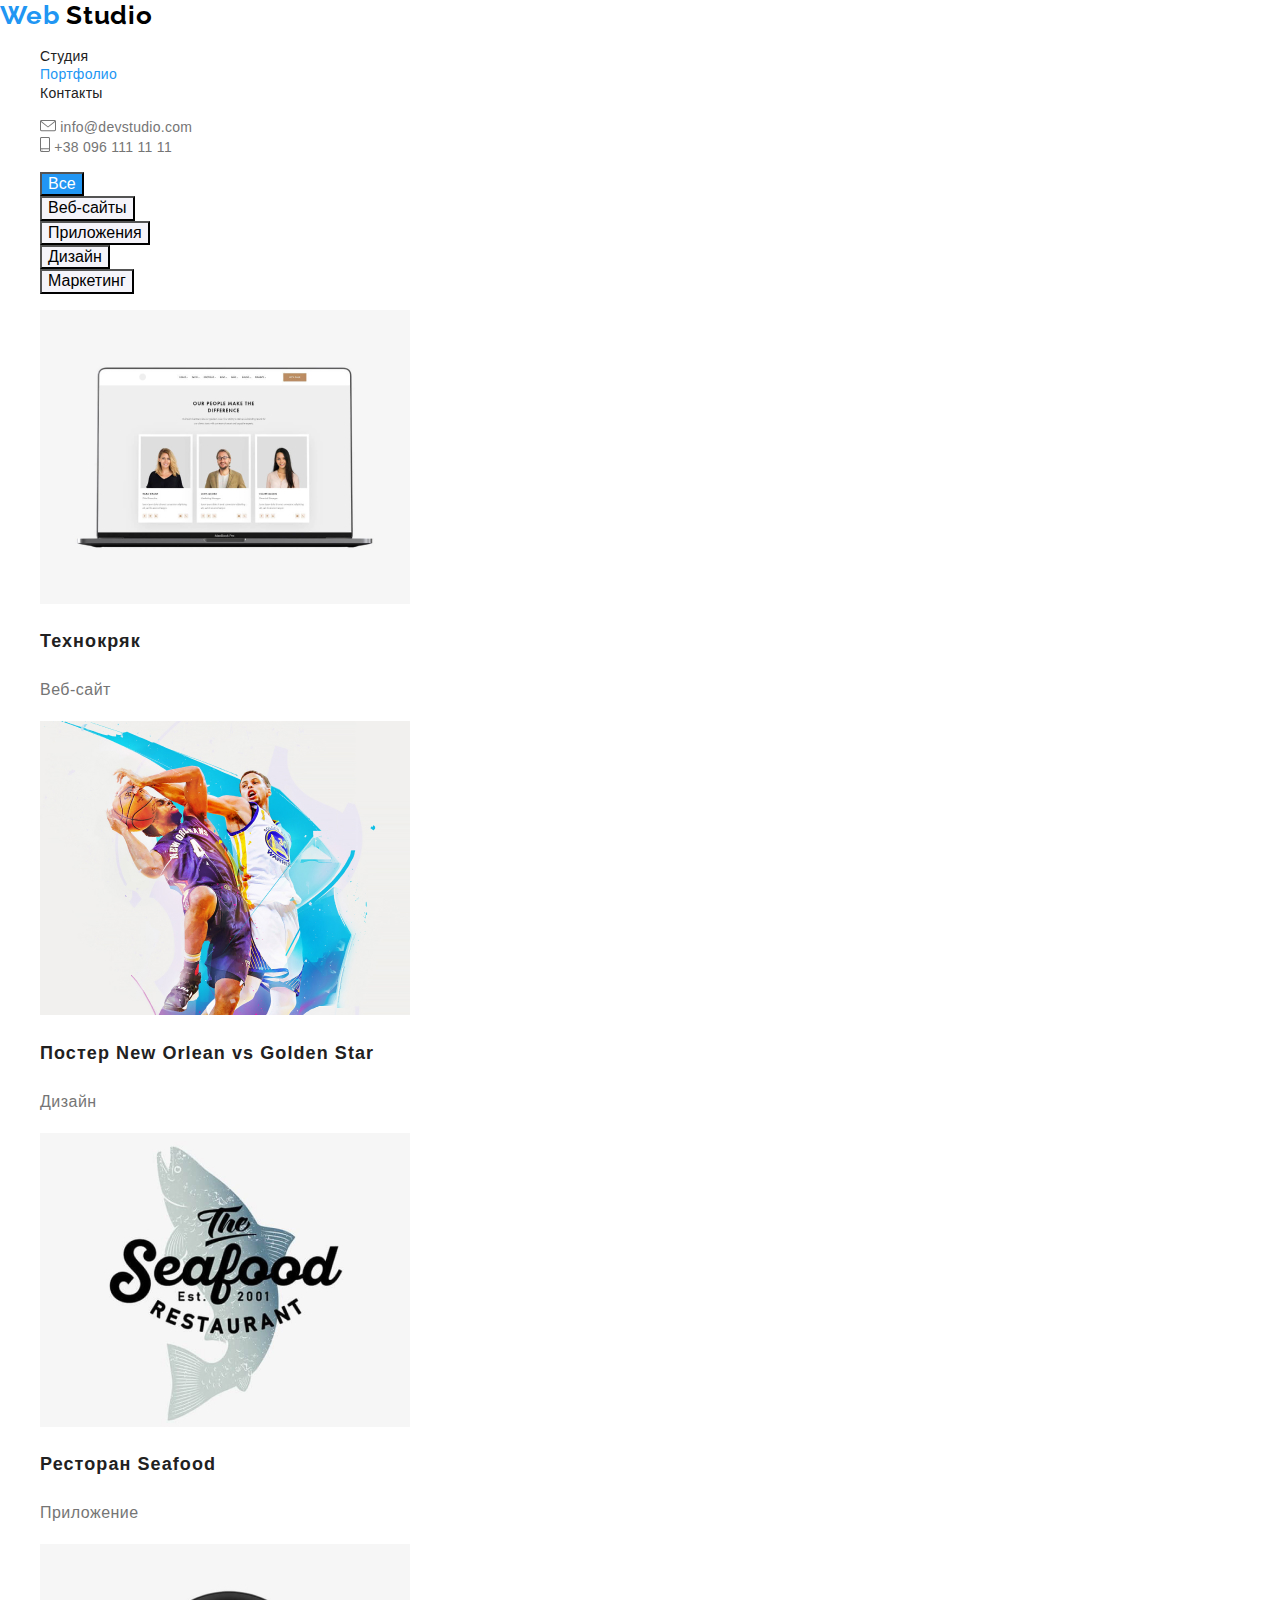
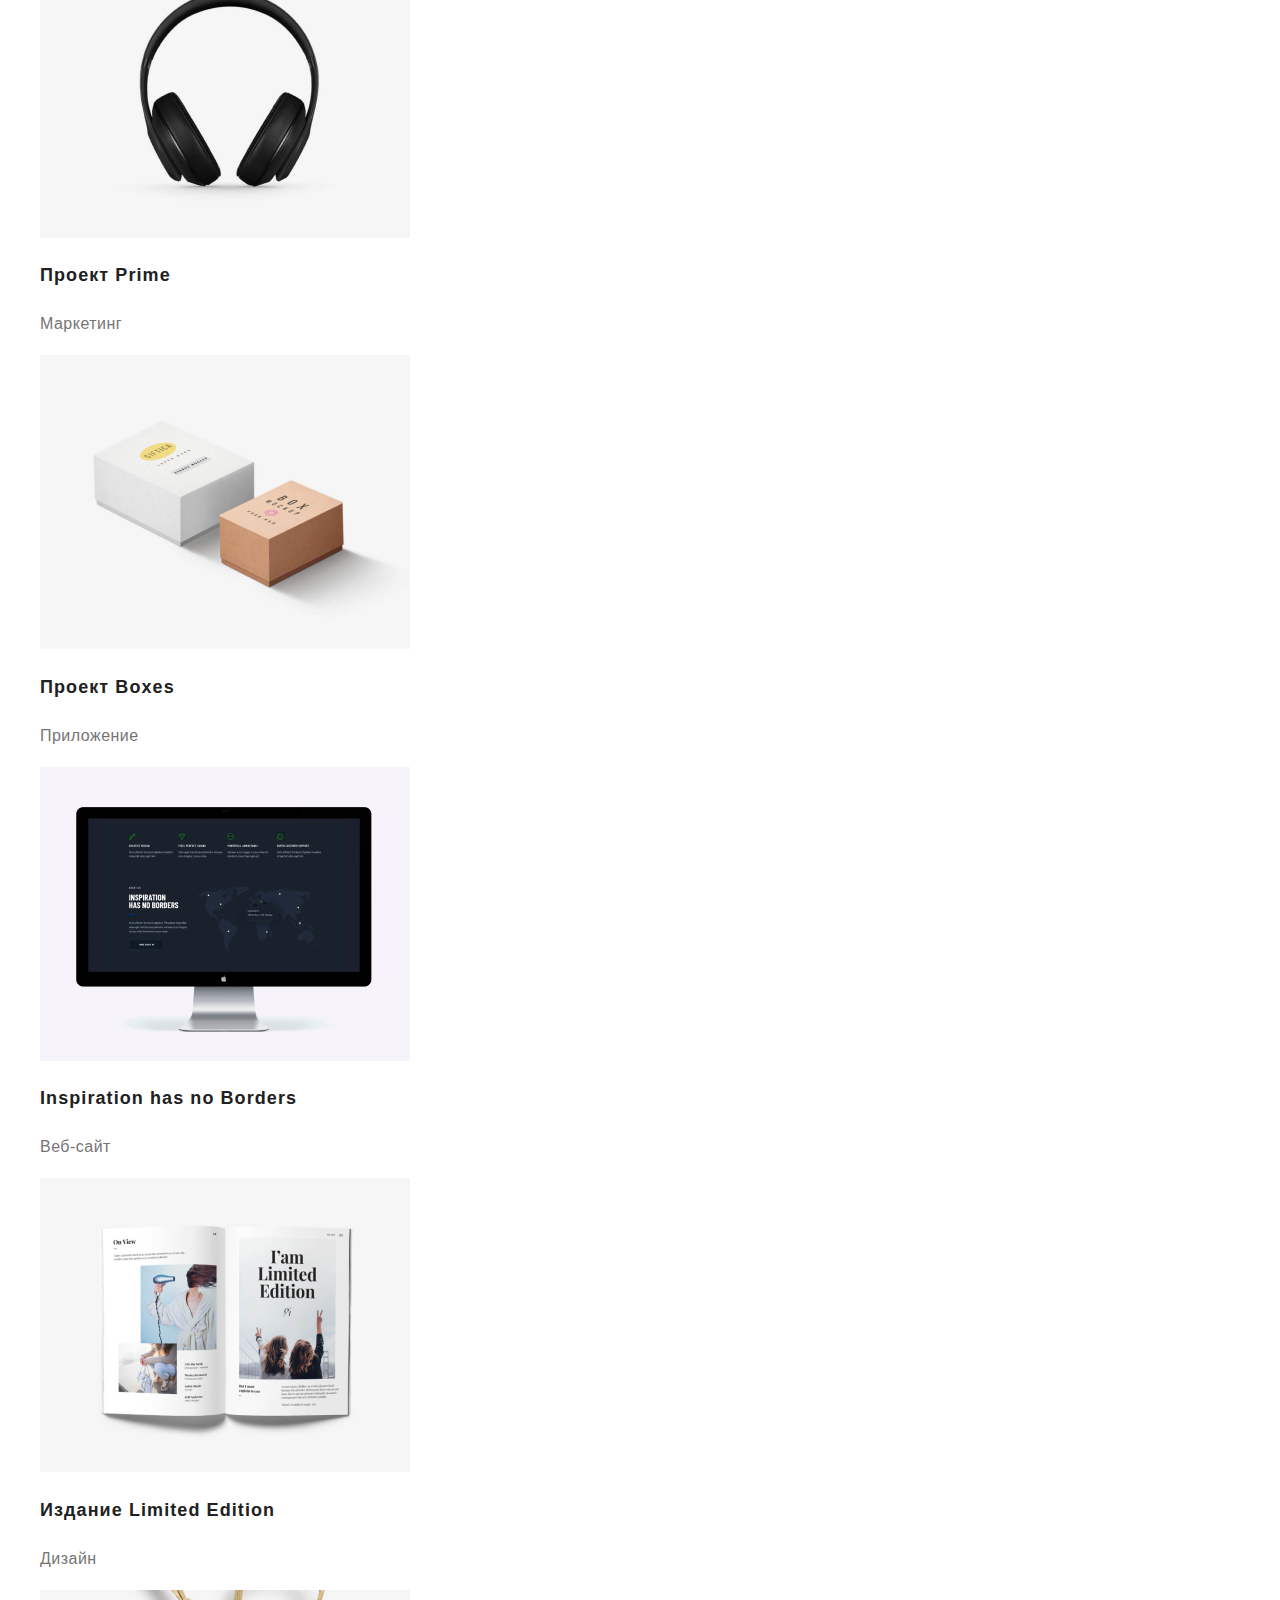
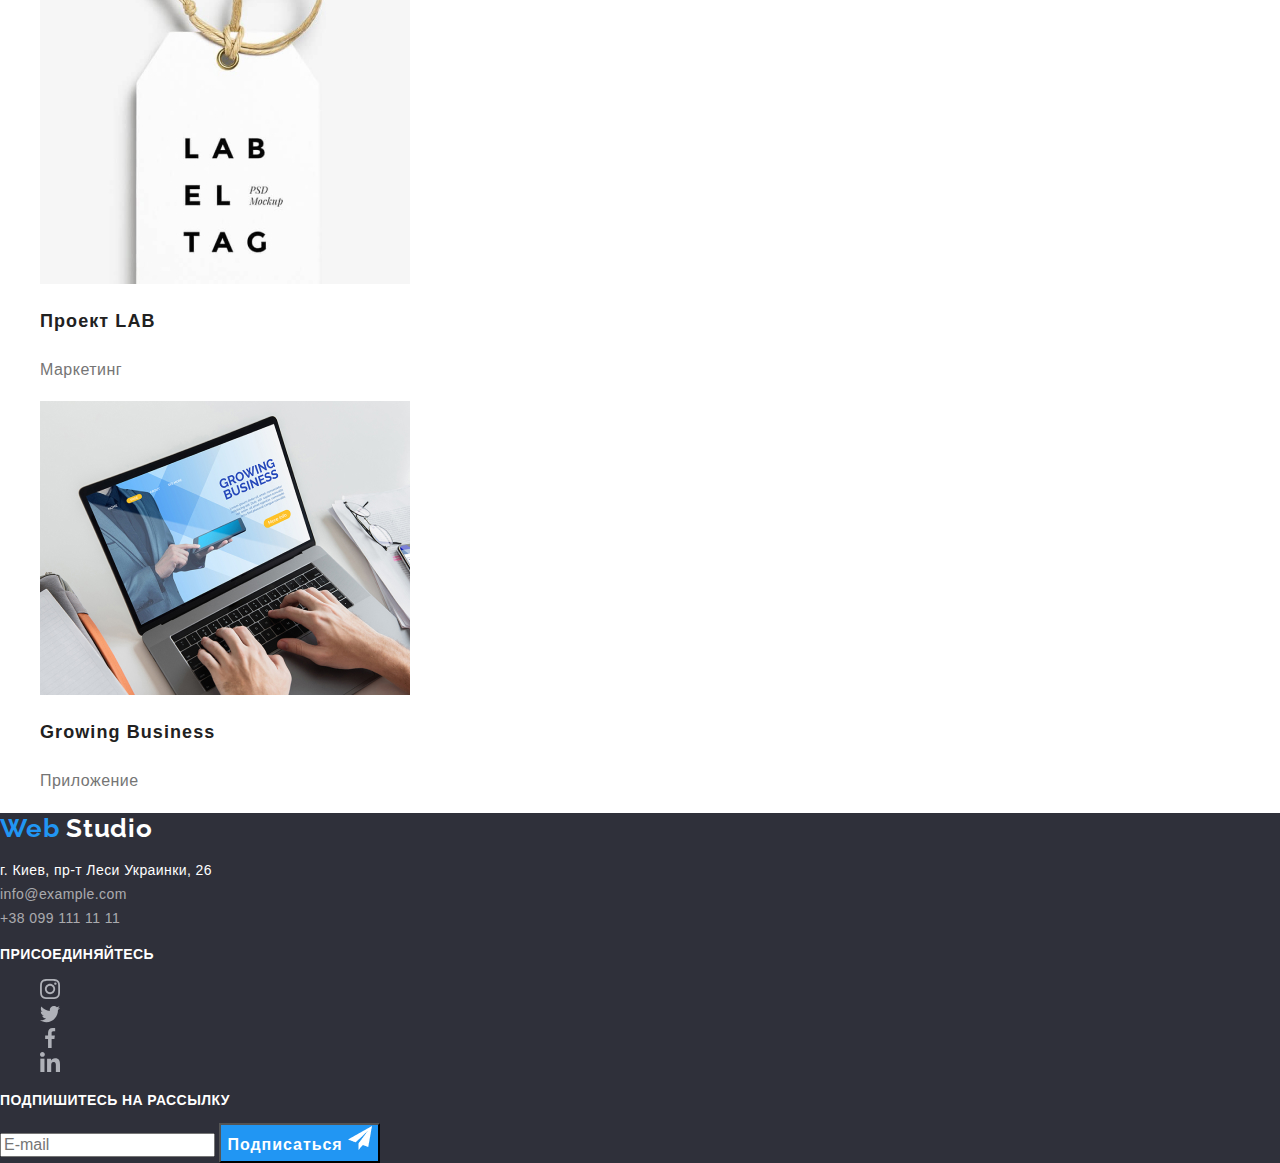
==== portfolio.html @ 48159adb "init commit" ====
<!DOCTYPE html>
<html lang="ru">
  <head>
    <meta charset="UTF-8" />
    <meta name="viewport" content="width=device-width, initial-scale=1.0" />
    <title>Портфолио</title>
    <link
      href="https://fonts.googleapis.com/css2?family=Raleway:wght@700&family=Roboto:wght@400;700;900&display=swap"
      rel="stylesheet"
    />
    <link rel="stylesheet" href="./css/normalize.css" />
    <link rel="stylesheet" href="./css/styles.css" />
  </head>

  <body>
    <!-- ANCHOR Шапка сайта -->
    <header>
      <nav class="nav">
        <a class="logo" href="./index.html" lang="en"
          ><span class="begin">Web</span><span class="end"> Studio</span></a
        >
        <ul class="site list">
          <li><a class="link" href="./index.html">Студия</a></li>
          <li><a class="link current" href="./portfolio.html">Портфолио</a></li>
          <li><a class="link" href="#">Контакты</a></li>
        </ul>
      </nav>
      <ul class="list">
        <li>
          <address>
            <a class="contacts" href="mailto:info@devstudio.com">
              <img src="./images/nav/envelope.svg" alt="Почта" />
              info@devstudio.com
            </a>
          </address>
        </li>
        <li>
          <address>
            <a class="contacts" href="tel:+380961111111">
              <img src="./images/nav/smartphone.svg" alt="Телефон" />
              +38 096 111 11 11
            </a>
          </address>
        </li>
      </ul>
    </header>

    <main>
      <!-- ANCHOR Portfolio -->
      <section class="portfolio">
        <h1 hidden>Наши работы</h1>

        <ul class="filter-nav list">
          <li>
            <button class="filter-btn current" type="button">Все</button>
          </li>
          <li>
            <button class="filter-btn" type="button">Веб-сайты</button>
          </li>
          <li>
            <button class="filter-btn" type="button">Приложения</button>
          </li>
          <li>
            <button class="filter-btn" type="button">Дизайн</button>
          </li>
          <li>
            <button class="filter-btn" type="button">Маркетинг</button>
          </li>
        </ul>

        <!-- ANCHOR Все -->
        <div>
          <ul class="list-all list">
            <li>
              <a>
                <img src="./images/portfolio-all-range/img0.jpg" alt="" />
                <h2 class="project-name">Технокряк</h2>
                <p class="project-type">Веб-сайт</p>
                <p class="desc" hidden>
                  Технокряк это современная площадка распространения
                  коронавируса. Компании используют эту платформу для цифрового
                  шпионажа и атак на защищённые сервера конкурентов.
                </p>
              </a>
            </li>
            <li>
              <a>
                <img src="./images/portfolio-all-range/img1.jpg" alt="" />
                <h2 class="project-name">
                  Постер <span lang="en">New Orlean vs Golden Star</span>
                </h2>
                <p class="project-type">Дизайн</p>
                <p class="desc" hidden>
                  Технокряк это современная площадка распространения
                  коронавируса. Компании используют эту платформу для цифрового
                  шпионажа и атак на защищённые сервера конкурентов.
                </p>
              </a>
            </li>
            <li>
              <a>
                <img src="./images/portfolio-all-range/img2.jpg" alt="" />
                <h2 class="project-name">
                  Ресторан <span lang="en">Seafood</span>
                </h2>
                <p class="project-type">Приложение</p>
                <p class="desc" hidden>
                  Технокряк это современная площадка распространения
                  коронавируса. Компании используют эту платформу для цифрового
                  шпионажа и атак на защищённые сервера конкурентов.
                </p>
              </a>
            </li>
            <li>
              <a>
                <img src="./images/portfolio-all-range/img3.jpg" alt="" />
                <h2 class="project-name">
                  Проект <span lang="en">Prime</span>
                </h2>
                <p class="project-type">Маркетинг</p>
                <p class="desc" hidden>
                  Технокряк это современная площадка распространения
                  коронавируса. Компании используют эту платформу для цифрового
                  шпионажа и атак на защищённые сервера конкурентов.
                </p>
              </a>
            </li>
            <li>
              <a>
                <img src="./images/portfolio-all-range/img4.jpg" alt="" />
                <h2 class="project-name">
                  Проект <span lang="en">Boxes</span>
                </h2>
                <p class="project-type">Приложение</p>
                <p class="desc" hidden>
                  Технокряк это современная площадка распространения
                  коронавируса. Компании используют эту платформу для цифрового
                  шпионажа и атак на защищённые сервера конкурентов.
                </p>
              </a>
            </li>
            <li>
              <a>
                <img src="./images/portfolio-all-range/img5.jpg" alt="" />
                <h2 class="project-name" lang="en">
                  Inspiration has no Borders
                </h2>
                <p class="project-type">Веб-сайт</p>
                <p class="desc" hidden>
                  Технокряк это современная площадка распространения
                  коронавируса. Компании используют эту платформу для цифрового
                  шпионажа и атак на защищённые сервера конкурентов.
                </p>
              </a>
            </li>
            <li>
              <a>
                <img src="./images/portfolio-all-range/img6.jpg" alt="" />
                <h2 class="project-name">
                  Издание <span lang="en">Limited Edition</span>
                </h2>
                <p class="project-type">Дизайн</p>
                <p class="desc" hidden>
                  Технокряк это современная площадка распространения
                  коронавируса. Компании используют эту платформу для цифрового
                  шпионажа и атак на защищённые сервера конкурентов.
                </p>
              </a>
            </li>
            <li>
              <a>
                <img src="./images/portfolio-all-range/img7.jpg" alt="" />
                <h2 class="project-name">Проект <span lang="en">LAB</span></h2>
                <p class="project-type">Маркетинг</p>
                <p class="desc" hidden>
                  Технокряк это современная площадка распространения
                  коронавируса. Компании используют эту платформу для цифрового
                  шпионажа и атак на защищённые сервера конкурентов.
                </p>
              </a>
            </li>
            <li>
              <a>
                <img src="./images/portfolio-all-range/img8.jpg" alt="" />
                <h2 class="project-name">Growing Business</h2>
                <p class="project-type">Приложение</p>
                <p class="desc" hidden>
                  Технокряк это современная площадка распространения
                  коронавируса. Компании используют эту платформу для цифрового
                  шпионажа и атак на защищённые сервера конкурентов.
                </p>
              </a>
            </li>
          </ul>
        </div>
      </section>
    </main>

    <!-- ANCHOR Футер -->
    <footer>
      <div>
        <a class="logo" href="./index.html" lang="en"
          ><span class="begin">Web</span
          ><span class="end-light"> Studio</span></a
        >
        <address>
          <p>
            <a
              class="address"
              href="https://www.google.com/maps/place/%D0%B1%D1%83%D0%BB.+%D0%9B%D0%B5%D1%81%D0%B8+%D0%A3%D0%BA%D1%80%D0%B0%D0%B8%D0%BD%D0%BA%D0%B8,+26,+%D0%9A%D0%B8%D0%B5%D0%B2,+02000/@50.4265807,30.5361971,17z/data=!3m1!4b1!4m5!3m4!1s0x40d4cf0e033ecbe9:0x57a4dffefec77da0!8m2!3d50.4265807!4d30.5383858"
            >
              г. Киев, пр-т Леси Украинки, 26 </a
            ><br />
            <a class="e-mail" href="mailto:info@devstudio.com"
              >info@example.com </a
            ><br />
            <a class="phone" href="tel:+380961111111">+38 099 111 11 11</a>
          </p>
        </address>
      </div>
      <div>
        <p class="connect">присоединяйтесь</p>
        <ul class="list">
          <li>
            <a href="#">
              <img
                class="network-icon"
                src="./images/temp-icons/instagram.svg"
                alt="Иконка инстаграм"
              />
            </a>
          </li>
          <li>
            <a href="#">
              <img
                class="network-icon"
                src="./images/temp-icons/twitter.svg"
                alt="Иконка твиттер"
              />
            </a>
          </li>
          <li>
            <a href="#">
              <img
                class="network-icon"
                src="./images/temp-icons/facebook.svg"
                alt="Иконка фейсбук"
              />
            </a>
          </li>
          <li>
            <a href="#">
              <img
                class="network-icon"
                src="./images/temp-icons/linkedin.svg"
                alt="Иконка линкедин"
              />
            </a>
          </li>
        </ul>
      </div>
      <div>
        <p class="describe">Подпишитесь на рассылку</p>
        <form action="#">
          <input type="email" name="email" placeholder="E-mail" />
          <button class="btn">
            Подписаться
            <img
              src="./images/buttons/icon-send.png"
              alt=""
              width="24"
              height="24"
            />
          </button>
        </form>
      </div>
    </footer>
  </body>
</html>
---- css/styles.css ----
:root {
  --primary-text-color: #212121;
  --accent-color: #2196f3;
  --contacts-color: #757575;
  --btn-text-color: #ffffff;

  --hero-bg: rgba(47, 48, 58, 0.8);
  /* --feature-item-bg: #f5f4fa; */
  --caption-bg: rgba(47, 48, 58, 0.8);
  --our-team-bg: #f5f4fa;

  --footer-bg: #2f303a;
  --footer-contacts-color: rgba(255, 255, 255, 0.6);

  /* Portfolio page*/
  --btn-bg: #f5f4fa;
  --item-desc-bg: rgba(33, 150, 243, 0.9);

  /* fonts */
  --font-logo: 'Raleway', sans-serif;
  --font-main: -apple-system, BlinkMacSystemFont, avenir next, avenir,
    helvetica neue, helvetica, Ubuntu, roboto, noto, segoe ui, arial, sans-serif;
}

body {
  background-color: #ffffff;

  font-family: var(--font-main);
}

address {
  font-style: normal;
}

.list {
  list-style: none;
}

/* ANCHOR Шапка сайта */
.logo {
  font-family: var(--font-logo);
  font-weight: 700;
  font-size: 26px;
  line-height: 1.19;
  letter-spacing: 0.03em;
}

.logo .begin {
  color: var(--accent-color);
}
.logo .end {
  color: #000000;
}

.logo .end-light {
  color: #ffffff;
}

.link,
.contacts {
  color: var(--primary-text-color);

  font-weight: 500;
  font-size: 14px;
  line-height: 1.14;
  letter-spacing: 0.02em;
}

.nav .link:hover,
.nav .link:focus,
.nav .link.current,
.contacts:hover,
.contacts:focus {
  color: var(--accent-color);
}

.contacts {
  color: var(--contacts-color);
}

/* ANCHOR Герой */
.hero-title {
  color: #ffffff;
  background-color: var(--hero-bg);

  font-weight: 900;
  font-size: 44px;
  line-height: 1.36;
  text-align: center;
  letter-spacing: 0.06em;
  text-transform: uppercase;
}

.btn {
  color: var(--btn-text-color);
  background-color: var(--accent-color);

  font-weight: 700;
  font-size: 16px;
  line-height: 1.87;

  /* FIXME */
  /* display: flex; */
  /* align-items: center;
  text-align: center; */
  letter-spacing: 0.06em;
}

/* ANCHOR Особенности */
.feature .title {
  color: var(--primary-text-color);

  font-weight: 700;
  font-size: 14px;
  line-height: 1.14;
  letter-spacing: 0.03em;
  text-transform: uppercase;
}

.feature .desc {
  color: var(--contacts-color);

  font-size: 14px;
  line-height: 1.71x;
  letter-spacing: 0.03em;
}

/* ANCHOR Чем мы занимаемся */
.what-we-do .caption {
  color: #ffffff;
  background-color: var(--caption-bg);
}

.what-we-do > .title,
.our-team > .title,
.customers > .title {
  font-weight: 700;
  font-size: 36px;
  line-height: 1.16;
  text-align: center;
  letter-spacing: 0.03em;
}

.caption {
  font-weight: 700;
  font-size: 14px;
  line-height: 1.14;
  text-align: center;
  letter-spacing: 0.03em;
  text-transform: uppercase;
}

/* ANCHOR Наша команда */ /* и часть Портфолио Все */
.our-team {
  background-color: var(--our-team-bg);
}

.name,
.list-all .project-name {
  color: var(--primary-text-color);
}

.name {
  font-weight: 500;
  font-size: 16px;
  line-height: 1.19;
  text-align: center;
  letter-spacing: 0.03em;
}

.list-all .project-name {
  font-weight: 700;
  font-size: 18px;
  line-height: 2;
  letter-spacing: 0.06em;
}

.occupation,
.list-all .project-type {
  color: var(--contacts-color);

  font-size: 16px;
  line-height: 1.19;
  letter-spacing: 0.03em;
}

.occupation {
  text-align: center;
}

.list-all .project-type {
  line-height: 1.88;
}

.network-icon:hover {
  background-color: var(--accent-color);
}

/* ANCHOR Футер */
footer {
  background-color: var(--footer-bg);
}

footer .address,
.connect,
.describe {
  color: #ffffff;
}

footer .e-mail,
footer .phone {
  color: var(--footer-contacts-color);
}

footer .address,
footer .e-mail,
footer .phone {
  font-size: 14px;
  line-height: 1.71;
  letter-spacing: 0.03em;
}

.connect,
.describe {
  font-weight: 700;
  font-size: 14px;
  line-height: 1.14;
  letter-spacing: 0.03em;
  text-transform: uppercase;
}

/* ANCHOR Portfolio page */
.filter-btn {
  background-color: var(--btn-bg);
}

.filter-nav .filter-btn:hover,
.filter-nav .filter-btn:active,
.filter-btn.current {
  color: var(--btn-text-color);
  background-color: var(--accent-color);
}

.list-all .desc {
  color: var(--btn-text-color);
  background-color: var(--item-desc-bg);
}

/* FIXME */
a {
  text-decoration: none;
}
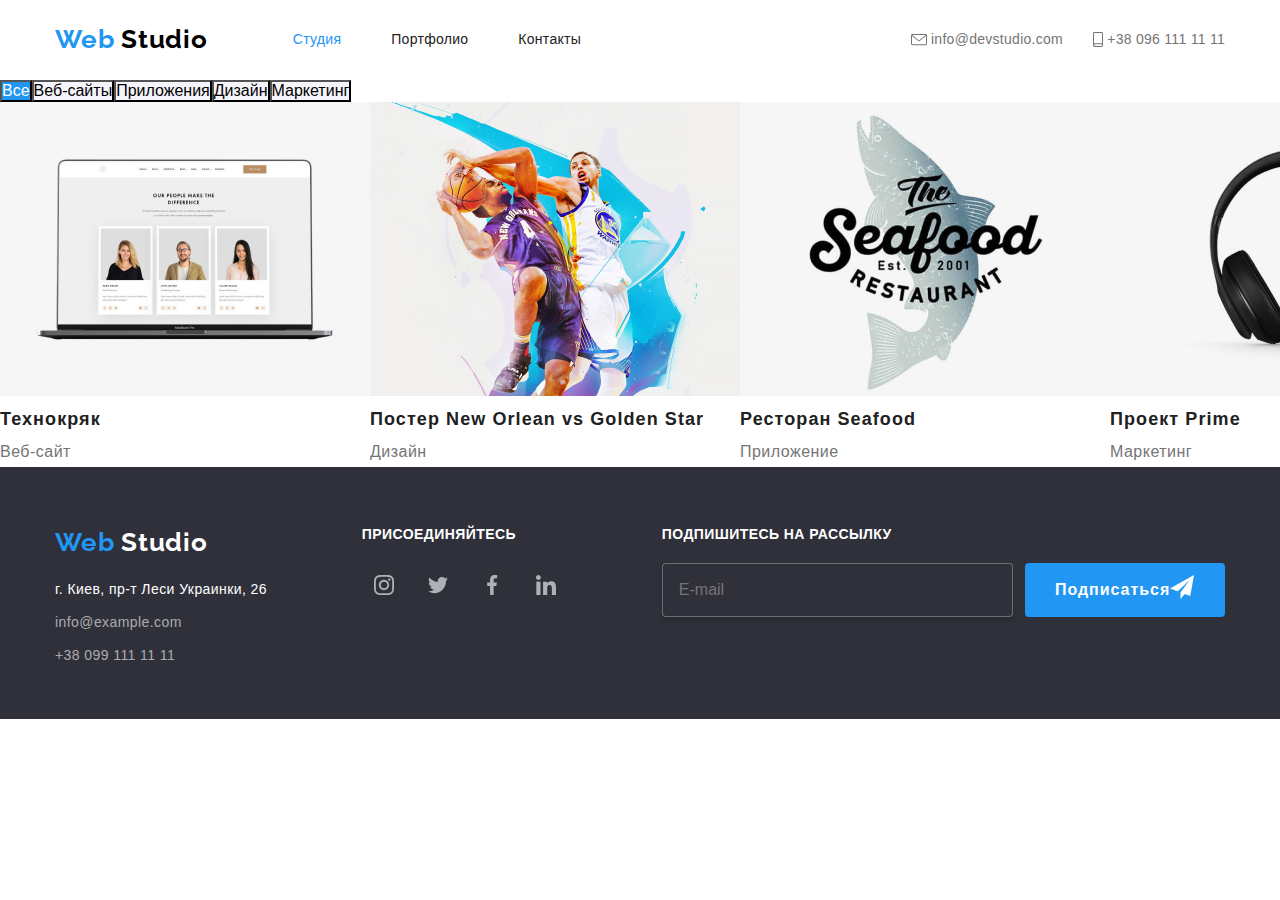
==== commit 2746b2f8: "positions and gaps" ====
--- a/portfolio.html
+++ b/portfolio.html
@@ -8,41 +8,61 @@
       href="https://fonts.googleapis.com/css2?family=Raleway:wght@700&family=Roboto:wght@400;700;900&display=swap"
       rel="stylesheet"
     />
-    <link rel="stylesheet" href="./css/normalize.css" />
+    <link
+      rel="stylesheet"
+      href="https://cdnjs.cloudflare.com/ajax/libs/modern-normalize/0.7.0/modern-normalize.min.css"
+    />
+    <!-- <link rel="stylesheet" href="./css/normalize.css" /> -->
     <link rel="stylesheet" href="./css/styles.css" />
   </head>
 
   <body>
     <!-- ANCHOR Шапка сайта -->
-    <header>
-      <nav class="nav">
-        <a class="logo" href="./index.html" lang="en"
-          ><span class="begin">Web</span><span class="end"> Studio</span></a
-        >
-        <ul class="site list">
-          <li><a class="link" href="./index.html">Студия</a></li>
-          <li><a class="link current" href="./portfolio.html">Портфолио</a></li>
-          <li><a class="link" href="#">Контакты</a></li>
-        </ul>
-      </nav>
-      <ul class="list">
-        <li>
-          <address>
-            <a class="contacts" href="mailto:info@devstudio.com">
-              <img src="./images/nav/envelope.svg" alt="Почта" />
-              info@devstudio.com
-            </a>
-          </address>
-        </li>
-        <li>
-          <address>
-            <a class="contacts" href="tel:+380961111111">
-              <img src="./images/nav/smartphone.svg" alt="Телефон" />
-              +38 096 111 11 11
-            </a>
-          </address>
-        </li>
-      </ul>
+    <header class="page-header">
+      <div class="container">
+        <nav class="nav">
+          <a class="logo" href="./index.html" lang="en"
+            ><span class="begin">Web</span><span class="end"> Studio</span></a
+          >
+          <ul class="site list">
+            <li class="item">
+              <a class="link current" href="./index.html">Студия</a>
+            </li>
+            <li class="item">
+              <a class="link" href="./portfolio.html">Портфолио</a>
+            </li>
+            <li class="item"><a class="link" href="#">Контакты</a></li>
+          </ul>
+        </nav>
+        <div class="contacts-list">
+          <ul class="list">
+            <li class="address-item">
+              <address>
+                <a class="link contacts" href="mailto:info@devstudio.com">
+                  <img
+                    class="address-icon"
+                    src="./images/nav/envelope.svg"
+                    alt="Почта"
+                  />
+                  info@devstudio.com
+                </a>
+              </address>
+            </li>
+            <li class="address-item">
+              <address>
+                <a class="link contacts" href="tel:+380961111111">
+                  <img
+                    class="address-icon"
+                    src="./images/nav/smartphone.svg"
+                    alt="Телефон"
+                  />
+                  +38 096 111 11 11
+                </a>
+              </address>
+            </li>
+          </ul>
+        </div>
+      </div>
     </header>
 
     <main>
@@ -197,82 +217,92 @@
     </main>
 
     <!-- ANCHOR Футер -->
-    <footer>
-      <div>
-        <a class="logo" href="./index.html" lang="en"
-          ><span class="begin">Web</span
-          ><span class="end-light"> Studio</span></a
-        >
-        <address>
-          <p>
-            <a
-              class="address"
-              href="https://www.google.com/maps/place/%D0%B1%D1%83%D0%BB.+%D0%9B%D0%B5%D1%81%D0%B8+%D0%A3%D0%BA%D1%80%D0%B0%D0%B8%D0%BD%D0%BA%D0%B8,+26,+%D0%9A%D0%B8%D0%B5%D0%B2,+02000/@50.4265807,30.5361971,17z/data=!3m1!4b1!4m5!3m4!1s0x40d4cf0e033ecbe9:0x57a4dffefec77da0!8m2!3d50.4265807!4d30.5383858"
-            >
-              г. Киев, пр-т Леси Украинки, 26 </a
-            ><br />
-            <a class="e-mail" href="mailto:info@devstudio.com"
-              >info@example.com </a
-            ><br />
-            <a class="phone" href="tel:+380961111111">+38 099 111 11 11</a>
-          </p>
-        </address>
-      </div>
-      <div>
-        <p class="connect">присоединяйтесь</p>
-        <ul class="list">
-          <li>
-            <a href="#">
-              <img
-                class="network-icon"
-                src="./images/temp-icons/instagram.svg"
-                alt="Иконка инстаграм"
+    <footer class="page-footer">
+      <div class="container">
+        <div class="address-container">
+          <a class="logo" href="./index.html" lang="en">
+            <span class="begin">Web</span>
+            <span class="end-light"> Studio</span>
+          </a>
+          <address>
+            <p>
+              <a
+                class="address"
+                href="https://www.google.com/maps/place/%D0%B1%D1%83%D0%BB.+%D0%9B%D0%B5%D1%81%D0%B8+%D0%A3%D0%BA%D1%80%D0%B0%D0%B8%D0%BD%D0%BA%D0%B8,+26,+%D0%9A%D0%B8%D0%B5%D0%B2,+02000/@50.4265807,30.5361971,17z/data=!3m1!4b1!4m5!3m4!1s0x40d4cf0e033ecbe9:0x57a4dffefec77da0!8m2!3d50.4265807!4d30.5383858"
+              >
+                г. Киев, пр-т Леси Украинки, 26 </a
+              ><br />
+              <a class="e-mail" href="mailto:info@devstudio.com"
+                >info@example.com </a
+              ><br />
+              <a class="phone" href="tel:+380961111111">+38 099 111 11 11</a>
+            </p>
+          </address>
+        </div>
+        <div class="connect-container">
+          <p class="connect">присоединяйтесь</p>
+          <ul class="networks list">
+            <li class="item">
+              <a href="#">
+                <img
+                  class="network-icon"
+                  src="./images/temp-icons/instagram.svg"
+                  alt="Иконка инстаграм"
+                />
+              </a>
+            </li>
+            <li class="item">
+              <a href="#">
+                <img
+                  class="network-icon"
+                  src="./images/temp-icons/twitter.svg"
+                  alt="Иконка твиттер"
+                />
+              </a>
+            </li>
+            <li class="item">
+              <a href="#">
+                <img
+                  class="network-icon"
+                  src="./images/temp-icons/facebook.svg"
+                  alt="Иконка фейсбук"
+                />
+              </a>
+            </li>
+            <li class="item">
+              <a href="#">
+                <img
+                  class="network-icon"
+                  src="./images/temp-icons/linkedin.svg"
+                  alt="Иконка линкедин"
+                />
+              </a>
+            </li>
+          </ul>
+        </div>
+        <div class="describe-container">
+          <p class="describe">Подпишитесь на рассылку</p>
+          <div class="form-container">
+            <form class="form" action="#">
+              <input
+                class="email"
+                type="email"
+                name="email"
+                placeholder="E-mail"
               />
-            </a>
-          </li>
-          <li>
-            <a href="#">
-              <img
-                class="network-icon"
-                src="./images/temp-icons/twitter.svg"
-                alt="Иконка твиттер"
-              />
-            </a>
-          </li>
-          <li>
-            <a href="#">
-              <img
-                class="network-icon"
-                src="./images/temp-icons/facebook.svg"
-                alt="Иконка фейсбук"
-              />
-            </a>
-          </li>
-          <li>
-            <a href="#">
-              <img
-                class="network-icon"
-                src="./images/temp-icons/linkedin.svg"
-                alt="Иконка линкедин"
-              />
-            </a>
-          </li>
-        </ul>
-      </div>
-      <div>
-        <p class="describe">Подпишитесь на рассылку</p>
-        <form action="#">
-          <input type="email" name="email" placeholder="E-mail" />
-          <button class="btn">
-            Подписаться
-            <img
-              src="./images/buttons/icon-send.png"
-              alt=""
-              width="24"
-              height="24"
-            />
-          </button>
-        </form>
+              <button class="btn">
+                Подписаться
+                <img
+                  class="send-icon"
+                  src="./images/buttons/icon-send.png"
+                  alt=""
+                  width="24"
+                  height="24"
+                />
+              </button>
+            </form>
+          </div>
+        </div>
       </div>
     </footer>
   </body>
--- a/css/styles.css
+++ b/css/styles.css
@@ -5,9 +5,10 @@
   --btn-text-color: #ffffff;
 
   --hero-bg: rgba(47, 48, 58, 0.8);
-  /* --feature-item-bg: #f5f4fa; */
+  --feature-item-bg: #f5f4fa;
   --caption-bg: rgba(47, 48, 58, 0.8);
   --our-team-bg: #f5f4fa;
+  --border-logo-color: #afb1b8;
 
   --footer-bg: #2f303a;
   --footer-contacts-color: rgba(255, 255, 255, 0.6);
@@ -22,6 +23,18 @@
     helvetica neue, helvetica, Ubuntu, roboto, noto, segoe ui, arial, sans-serif;
 }
 
+html {
+  box-sizing: border-box;
+}
+
+*,
+*::before,
+*::after {
+  box-sizing: inherit;
+  margin: 0;
+  padding: 0;
+}
+
 body {
   background-color: #ffffff;
 
@@ -37,12 +50,49 @@
 }
 
 /* ANCHOR Шапка сайта */
+.page-header {
+  margin-bottom: 0px;
+}
+
+.page-header .container {
+  width: 1200px;
+  height: 80px;
+  margin-left: auto;
+  margin-right: auto;
+  padding-left: 15px;
+  padding-right: 15px;
+  padding-top: 24px;
+  padding-bottom: 25px;
+  display: flex;
+  justify-content: space-between;
+}
+
+.nav {
+  display: flex;
+  align-items: center;
+}
+
+.list {
+  display: flex;
+}
+
+.link {
+  display: block;
+
+  text-decoration: none;
+}
+
+/* Лого styles */
 .logo {
+  display: inline-block;
+  margin-right: 85px;
+
   font-family: var(--font-logo);
   font-weight: 700;
   font-size: 26px;
   line-height: 1.19;
   letter-spacing: 0.03em;
+  text-decoration: none;
 }
 
 .logo .begin {
@@ -54,6 +104,39 @@
 
 .logo .end-light {
   color: #ffffff;
+}
+
+.site .link {
+  padding-top: 32px;
+  padding-bottom: 32px;
+}
+
+.site .item:not(:last-child) {
+  margin-right: 50px;
+}
+
+.contacts-list {
+  display: flex;
+  justify-content: space-between;
+  align-items: center;
+}
+
+.address-icon {
+  vertical-align: middle;
+}
+
+.address-item {
+  padding-top: 32px;
+  padding-bottom: 32px;
+}
+
+.address-item:not(:last-child) {
+  margin-right: 30px;
+}
+
+.link.contacts {
+  padding-top: 32px;
+  padding-bottom: 32px;
 }
 
 .link,
@@ -79,9 +162,21 @@
 }
 
 /* ANCHOR Герой */
+.hero {
+  height: 600px;
+  margin-top: 0;
+  margin-bottom: 0;
+  display: flex;
+  flex-direction: column;
+  justify-content: center;
+
+  background-color: var(--hero-bg);
+}
+
 .hero-title {
+  margin-top: 0;
+  margin-bottom: 30px;
   color: #ffffff;
-  background-color: var(--hero-bg);
 
   font-weight: 900;
   font-size: 44px;
@@ -92,22 +187,68 @@
 }
 
 .btn {
+  padding: 10px 32px;
+  border-radius: 4px;
+  min-width: 200px;
+
   color: var(--btn-text-color);
   background-color: var(--accent-color);
 
   font-weight: 700;
   font-size: 16px;
   line-height: 1.87;
-
-  /* FIXME */
-  /* display: flex; */
-  /* align-items: center;
-  text-align: center; */
+  text-align: center;
   letter-spacing: 0.06em;
+  text-decoration: none;
+}
+
+.btn-order {
+  display: flex;
+  justify-content: center;
 }
 
 /* ANCHOR Особенности */
+/* padding for sections */
+.feature,
+.what-we-do,
+.our-team,
+.customers {
+  padding: 94px 0px;
+}
+
+.feature,
+.what-we-do .list,
+.our-team .list,
+.customers .list {
+  display: flex;
+  justify-content: center;
+}
+
+.feature .item {
+  width: 270px;
+  height: 251px;
+
+  background-color: white;
+}
+
+/* margin-right for 4 sections items */
+.feature .item:not(:last-child),
+.what-we-do .item:not(:last-child),
+.our-team .list .item-member:not(:last-child),
+.customers .logo-icon:not(:last-child) {
+  margin-right: 30px;
+}
+
+.feature .container-icon {
+  margin-bottom: 30px;
+  padding: 25px 100px;
+
+  background-color: var(--feature-item-bg);
+}
+
 .feature .title {
+  margin-bottom: 10px;
+
   color: var(--primary-text-color);
 
   font-weight: 700;
@@ -121,19 +262,33 @@
   color: var(--contacts-color);
 
   font-size: 14px;
-  line-height: 1.71x;
+  line-height: 1.71;
   letter-spacing: 0.03em;
 }
 
 /* ANCHOR Чем мы занимаемся */
+.what-we-do .title {
+  margin-bottom: 50px;
+}
+
+.what-we-do .caption {
+  padding: 27px;
+}
+/* FIXME */
+/* img {
+  display: block;
+} */
+
 .what-we-do .caption {
   color: #ffffff;
   background-color: var(--caption-bg);
 }
 
 .what-we-do > .title,
-.our-team > .title,
+.our-team .title,
 .customers > .title {
+  margin-bottom: 50px;
+
   font-weight: 700;
   font-size: 36px;
   line-height: 1.16;
@@ -151,6 +306,36 @@
 }
 
 /* ANCHOR Наша команда */ /* и часть Портфолио Все */
+.our-team .item-member {
+  box-shadow: 0px 2px 1px rgba(0, 0, 0, 0.2), 0px 1px 1px rgba(0, 0, 0, 0.14),
+    0px 1px 3px rgba(0, 0, 0, 0.12);
+  border-radius: 0px 0px 4px 4px;
+}
+
+.item-member > .photo {
+  margin-bottom: 30px;
+}
+
+.item-member > .name {
+  margin-bottom: 10px;
+}
+
+.item-member > .occupation {
+  margin-bottom: 16px;
+}
+
+.item-member > .networks {
+  margin-bottom: 24px;
+}
+
+.networks > .item:not(:last-child) {
+  margin-right: 10px;
+}
+
+.network-icon {
+  padding: 12px 12px;
+}
+
 .our-team {
   background-color: var(--our-team-bg);
 }
@@ -196,8 +381,87 @@
   background-color: var(--accent-color);
 }
 
+/* ANCHOR Постоянные клиенты */
+.customers .logo-icon {
+  width: 170px;
+  height: 90px;
+  display: flex;
+  justify-content: center;
+  align-items: center;
+
+  border: 1px solid var(--border-logo-color);
+  border-radius: 4px;
+}
+
 /* ANCHOR Футер */
-footer {
+.page-footer .container {
+  width: 1200px;
+  height: 252px;
+  margin-left: auto;
+  margin-right: auto;
+  padding: 60px 15px;
+
+  display: flex;
+  /* justify-content: space-between; */
+}
+
+.page-footer .address-container {
+  margin-right: 69px;
+}
+
+.page-footer .connect-container {
+  /* margin-top: 72px; */
+  margin-right: 94px;
+}
+
+.page-footer .describe-container {
+  flex-grow: 1;
+}
+
+.page-footer .logo {
+  margin-bottom: 20px;
+}
+
+.page-footer .address,
+.page-footer .e-mail {
+  display: inline-block;
+  margin-bottom: 9px;
+}
+
+.page-footer .connect,
+.page-footer .describe {
+  margin-bottom: 20px;
+}
+
+.page-footer .btn {
+  padding-left: 28px;
+  padding-right: 28px;
+  border-radius: 4px;
+  border-color: transparent;
+
+  display: flex;
+  align-content: center;
+}
+
+.page-footer .form {
+  display: flex;
+}
+
+.email {
+  padding-left: 16px;
+  display: inline-block;
+  flex-grow: 1;
+
+  border: 1px solid rgba(255, 255, 255, 0.3);
+  box-shadow: 0px 4px 4px rgba(0, 0, 0, 0.15);
+  border-radius: 4px;
+}
+
+.form .email {
+  margin-right: 12px;
+}
+
+.page-footer {
   background-color: var(--footer-bg);
 }
 
@@ -218,6 +482,7 @@
   font-size: 14px;
   line-height: 1.71;
   letter-spacing: 0.03em;
+  text-decoration: none;
 }
 
 .connect,
@@ -227,6 +492,10 @@
   line-height: 1.14;
   letter-spacing: 0.03em;
   text-transform: uppercase;
+}
+
+.email {
+  background-color: var(--footer-bg);
 }
 
 /* ANCHOR Portfolio page */
@@ -245,8 +514,3 @@
   color: var(--btn-text-color);
   background-color: var(--item-desc-bg);
 }
-
-/* FIXME */
-a {
-  text-decoration: none;
-}
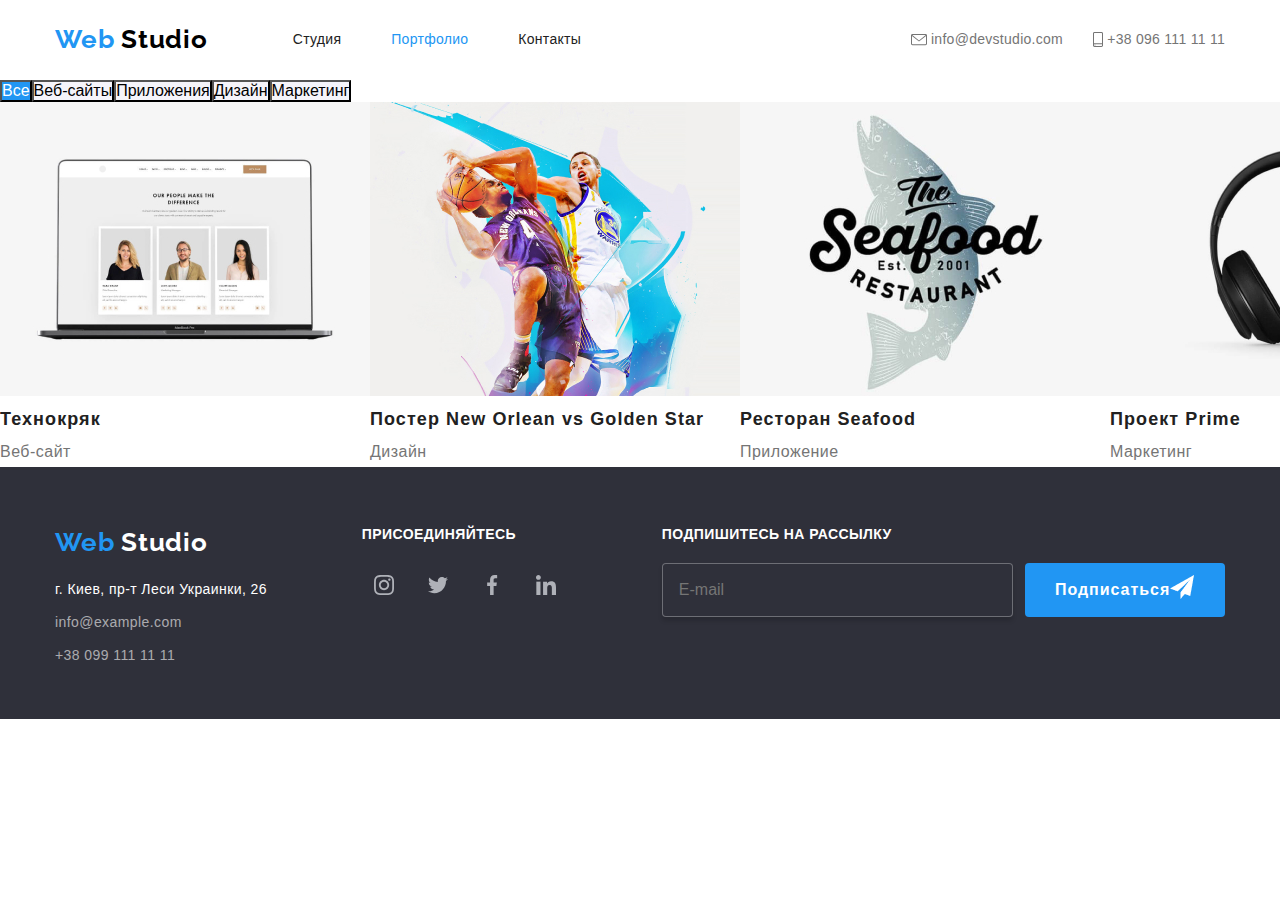
==== commit 61c69b91: "fixed current link" ====
--- a/portfolio.html
+++ b/portfolio.html
@@ -26,10 +26,10 @@
           >
           <ul class="site list">
             <li class="item">
-              <a class="link current" href="./index.html">Студия</a>
-            </li>
-            <li class="item">
-              <a class="link" href="./portfolio.html">Портфолио</a>
+              <a class="link" href="./index.html">Студия</a>
+            </li>
+            <li class="item">
+              <a class="link current" href="./portfolio.html">Портфолио</a>
             </li>
             <li class="item"><a class="link" href="#">Контакты</a></li>
           </ul>
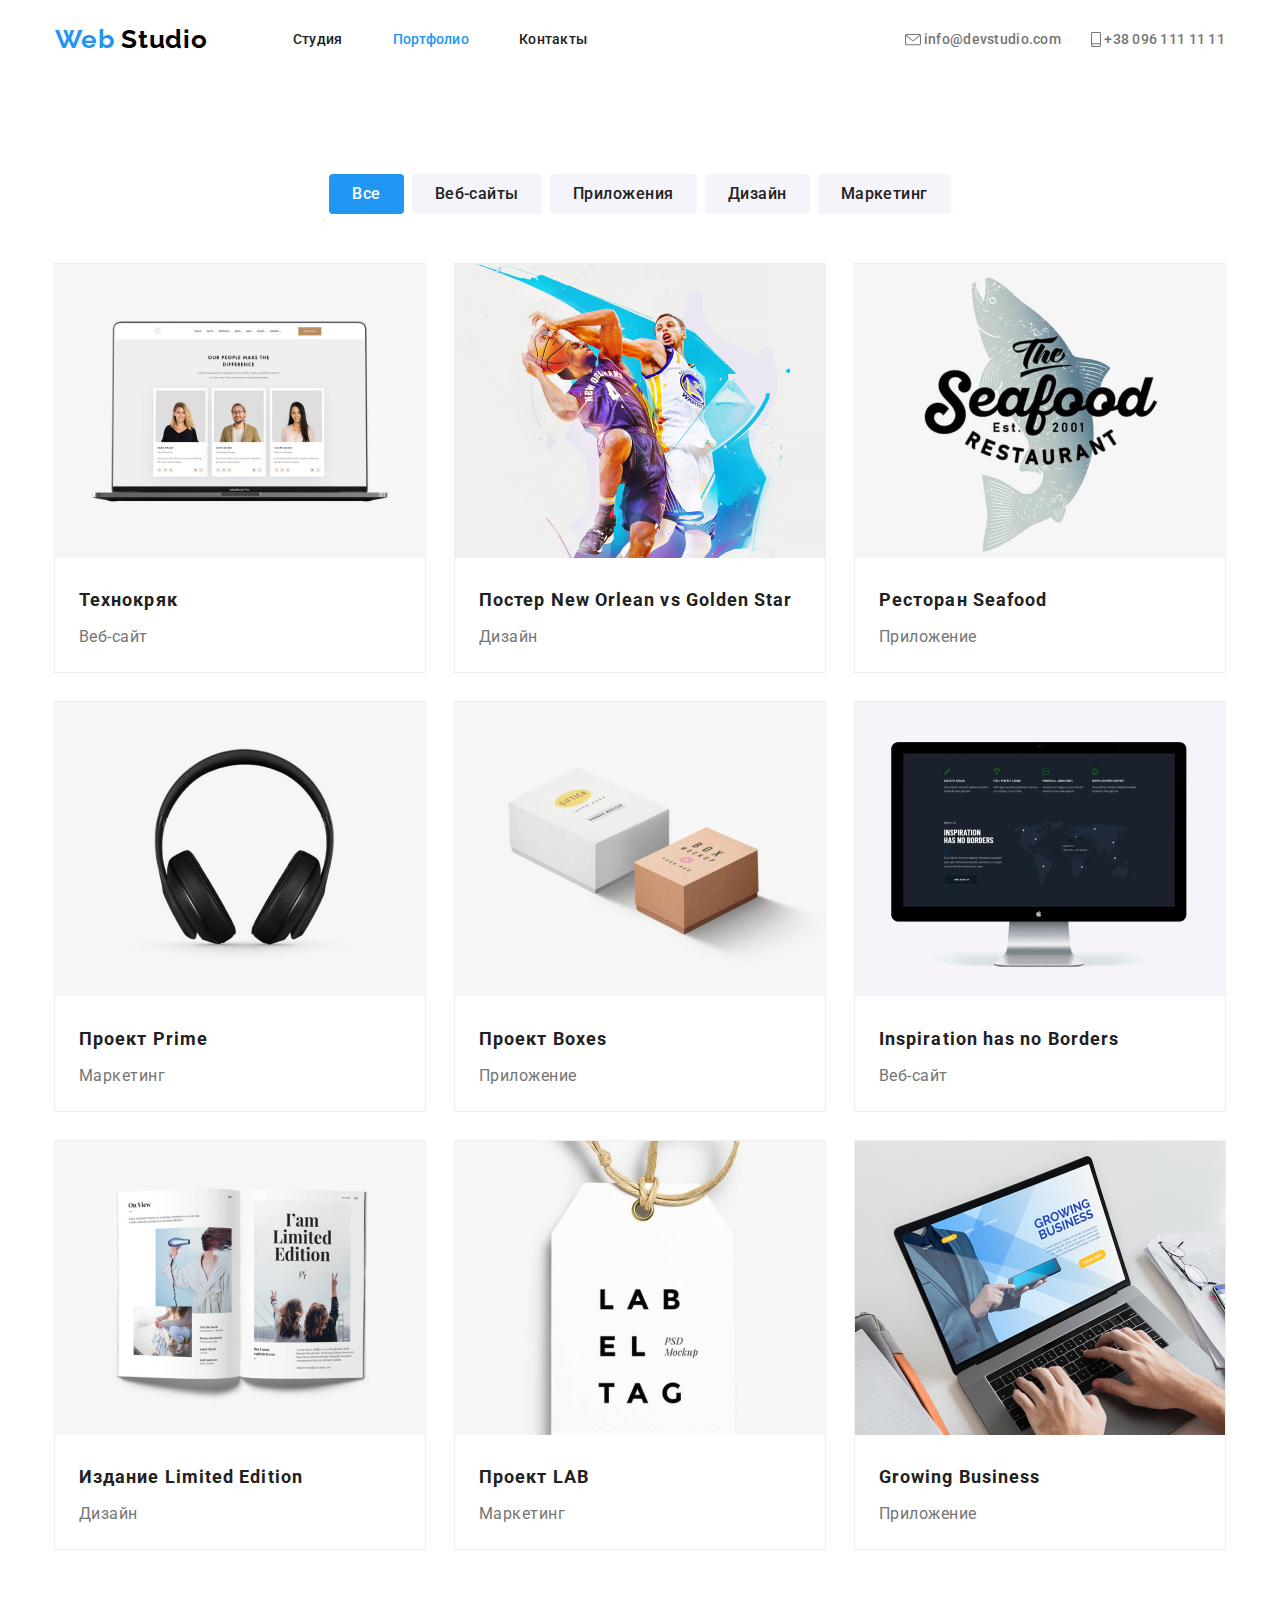
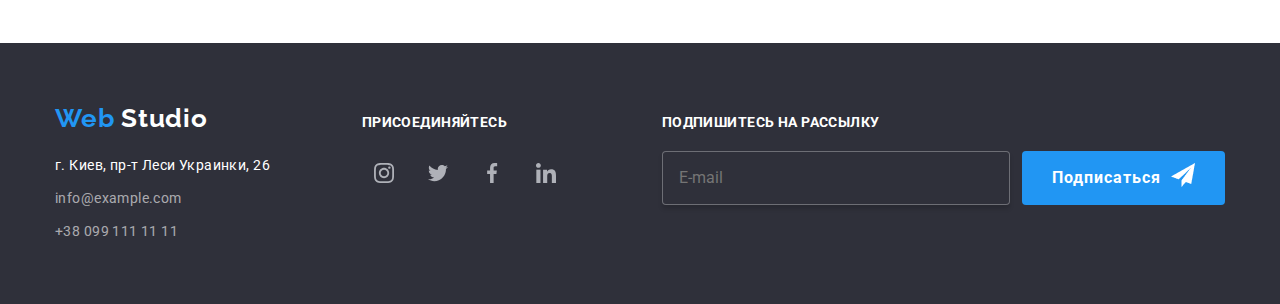
==== commit 02b15609: "fixed styles footer" ====
--- a/portfolio.html
+++ b/portfolio.html
@@ -5,7 +5,7 @@
     <meta name="viewport" content="width=device-width, initial-scale=1.0" />
     <title>Портфолио</title>
     <link
-      href="https://fonts.googleapis.com/css2?family=Raleway:wght@700&family=Roboto:wght@400;700;900&display=swap"
+      href="https://fonts.googleapis.com/css2?family=Raleway:wght@700&family=Roboto:wght@400;500;700;900&display=swap"
       rel="stylesheet"
     />
     <link
@@ -71,144 +71,164 @@
         <h1 hidden>Наши работы</h1>
 
         <ul class="filter-nav list">
-          <li>
+          <li class="item">
             <button class="filter-btn current" type="button">Все</button>
           </li>
-          <li>
+          <li class="item">
             <button class="filter-btn" type="button">Веб-сайты</button>
           </li>
-          <li>
+          <li class="item">
             <button class="filter-btn" type="button">Приложения</button>
           </li>
-          <li>
+          <li class="item">
             <button class="filter-btn" type="button">Дизайн</button>
           </li>
-          <li>
+          <li class="item">
             <button class="filter-btn" type="button">Маркетинг</button>
           </li>
         </ul>
 
         <!-- ANCHOR Все -->
-        <div>
+        <div class="all-container">
           <ul class="list-all list">
-            <li>
+            <li class="item">
               <a>
                 <img src="./images/portfolio-all-range/img0.jpg" alt="" />
-                <h2 class="project-name">Технокряк</h2>
-                <p class="project-type">Веб-сайт</p>
-                <p class="desc" hidden>
-                  Технокряк это современная площадка распространения
-                  коронавируса. Компании используют эту платформу для цифрового
-                  шпионажа и атак на защищённые сервера конкурентов.
-                </p>
-              </a>
-            </li>
-            <li>
+                <div class="description-container">
+                  <h2 class="project-name">Технокряк</h2>
+                  <p class="project-type">Веб-сайт</p>
+                  <p class="details" hidden>
+                    Технокряк это современная площадка распространения
+                    коронавируса. Компании используют эту платформу для
+                    цифрового шпионажа и атак на защищённые сервера конкурентов.
+                  </p>
+                </div>
+              </a>
+            </li>
+            <li class="item">
               <a>
                 <img src="./images/portfolio-all-range/img1.jpg" alt="" />
-                <h2 class="project-name">
-                  Постер <span lang="en">New Orlean vs Golden Star</span>
-                </h2>
-                <p class="project-type">Дизайн</p>
-                <p class="desc" hidden>
-                  Технокряк это современная площадка распространения
-                  коронавируса. Компании используют эту платформу для цифрового
-                  шпионажа и атак на защищённые сервера конкурентов.
-                </p>
-              </a>
-            </li>
-            <li>
+                <div class="description-container">
+                  <h2 class="project-name">
+                    Постер <span lang="en">New Orlean vs Golden Star</span>
+                  </h2>
+                  <p class="project-type">Дизайн</p>
+                  <p class="details" hidden>
+                    Технокряк это современная площадка распространения
+                    коронавируса. Компании используют эту платформу для
+                    цифрового шпионажа и атак на защищённые сервера конкурентов.
+                  </p>
+                </div>
+              </a>
+            </li>
+            <li class="item">
               <a>
                 <img src="./images/portfolio-all-range/img2.jpg" alt="" />
-                <h2 class="project-name">
-                  Ресторан <span lang="en">Seafood</span>
-                </h2>
-                <p class="project-type">Приложение</p>
-                <p class="desc" hidden>
-                  Технокряк это современная площадка распространения
-                  коронавируса. Компании используют эту платформу для цифрового
-                  шпионажа и атак на защищённые сервера конкурентов.
-                </p>
-              </a>
-            </li>
-            <li>
+                <div class="description-container">
+                  <h2 class="project-name">
+                    Ресторан <span lang="en">Seafood</span>
+                  </h2>
+                  <p class="project-type">Приложение</p>
+                  <p class="details" hidden>
+                    Технокряк это современная площадка распространения
+                    коронавируса. Компании используют эту платформу для
+                    цифрового шпионажа и атак на защищённые сервера конкурентов.
+                  </p>
+                </div>
+              </a>
+            </li>
+            <li class="item">
               <a>
                 <img src="./images/portfolio-all-range/img3.jpg" alt="" />
-                <h2 class="project-name">
-                  Проект <span lang="en">Prime</span>
-                </h2>
-                <p class="project-type">Маркетинг</p>
-                <p class="desc" hidden>
-                  Технокряк это современная площадка распространения
-                  коронавируса. Компании используют эту платформу для цифрового
-                  шпионажа и атак на защищённые сервера конкурентов.
-                </p>
-              </a>
-            </li>
-            <li>
+                <div class="description-container">
+                  <h2 class="project-name">
+                    Проект <span lang="en">Prime</span>
+                  </h2>
+                  <p class="project-type">Маркетинг</p>
+                  <p class="details" hidden>
+                    Технокряк это современная площадка распространения
+                    коронавируса. Компании используют эту платформу для
+                    цифрового шпионажа и атак на защищённые сервера конкурентов.
+                  </p>
+                </div>
+              </a>
+            </li>
+            <li class="item">
               <a>
                 <img src="./images/portfolio-all-range/img4.jpg" alt="" />
-                <h2 class="project-name">
-                  Проект <span lang="en">Boxes</span>
-                </h2>
-                <p class="project-type">Приложение</p>
-                <p class="desc" hidden>
-                  Технокряк это современная площадка распространения
-                  коронавируса. Компании используют эту платформу для цифрового
-                  шпионажа и атак на защищённые сервера конкурентов.
-                </p>
-              </a>
-            </li>
-            <li>
+                <div class="description-container">
+                  <h2 class="project-name">
+                    Проект <span lang="en">Boxes</span>
+                  </h2>
+                  <p class="project-type">Приложение</p>
+                  <p class="details" hidden>
+                    Технокряк это современная площадка распространения
+                    коронавируса. Компании используют эту платформу для
+                    цифрового шпионажа и атак на защищённые сервера конкурентов.
+                  </p>
+                </div>
+              </a>
+            </li>
+            <li class="item">
               <a>
                 <img src="./images/portfolio-all-range/img5.jpg" alt="" />
-                <h2 class="project-name" lang="en">
-                  Inspiration has no Borders
-                </h2>
-                <p class="project-type">Веб-сайт</p>
-                <p class="desc" hidden>
-                  Технокряк это современная площадка распространения
-                  коронавируса. Компании используют эту платформу для цифрового
-                  шпионажа и атак на защищённые сервера конкурентов.
-                </p>
-              </a>
-            </li>
-            <li>
+                <div class="description-container">
+                  <h2 class="project-name" lang="en">
+                    Inspiration has no Borders
+                  </h2>
+                  <p class="project-type">Веб-сайт</p>
+                  <p class="details" hidden>
+                    Технокряк это современная площадка распространения
+                    коронавируса. Компании используют эту платформу для
+                    цифрового шпионажа и атак на защищённые сервера конкурентов.
+                  </p>
+                </div>
+              </a>
+            </li>
+            <li class="item">
               <a>
                 <img src="./images/portfolio-all-range/img6.jpg" alt="" />
-                <h2 class="project-name">
-                  Издание <span lang="en">Limited Edition</span>
-                </h2>
-                <p class="project-type">Дизайн</p>
-                <p class="desc" hidden>
-                  Технокряк это современная площадка распространения
-                  коронавируса. Компании используют эту платформу для цифрового
-                  шпионажа и атак на защищённые сервера конкурентов.
-                </p>
-              </a>
-            </li>
-            <li>
+                <div class="description-container">
+                  <h2 class="project-name">
+                    Издание <span lang="en">Limited Edition</span>
+                  </h2>
+                  <p class="project-type">Дизайн</p>
+                  <p class="details" hidden>
+                    Технокряк это современная площадка распространения
+                    коронавируса. Компании используют эту платформу для
+                    цифрового шпионажа и атак на защищённые сервера конкурентов.
+                  </p>
+                </div>
+              </a>
+            </li>
+            <li class="item">
               <a>
                 <img src="./images/portfolio-all-range/img7.jpg" alt="" />
-                <h2 class="project-name">Проект <span lang="en">LAB</span></h2>
-                <p class="project-type">Маркетинг</p>
-                <p class="desc" hidden>
-                  Технокряк это современная площадка распространения
-                  коронавируса. Компании используют эту платформу для цифрового
-                  шпионажа и атак на защищённые сервера конкурентов.
-                </p>
-              </a>
-            </li>
-            <li>
+                <div class="description-container">
+                  <h2 class="project-name">
+                    Проект <span lang="en">LAB</span>
+                  </h2>
+                  <p class="project-type">Маркетинг</p>
+                  <p class="details" hidden>
+                    Технокряк это современная площадка распространения
+                    коронавируса. Компании используют эту платформу для
+                    цифрового шпионажа и атак на защищённые сервера конкурентов.
+                  </p>
+                </div>
+              </a>
+            </li>
+            <li class="item">
               <a>
                 <img src="./images/portfolio-all-range/img8.jpg" alt="" />
-                <h2 class="project-name">Growing Business</h2>
-                <p class="project-type">Приложение</p>
-                <p class="desc" hidden>
-                  Технокряк это современная площадка распространения
-                  коронавируса. Компании используют эту платформу для цифрового
-                  шпионажа и атак на защищённые сервера конкурентов.
-                </p>
+                <div class="description-container">
+                  <h2 class="project-name">Growing Business</h2>
+                  <p class="project-type">Приложение</p>
+                  <p class="details" hidden>
+                    Технокряк это современная площадка распространения
+                    коронавируса. Компании используют эту платформу для
+                    цифрового шпионажа и атак на защищённые сервера конкурентов.
+                  </p>
+                </div>
               </a>
             </li>
           </ul>
@@ -291,7 +311,8 @@
                 placeholder="E-mail"
               />
               <button class="btn">
-                Подписаться
+                <span class="text">Подписаться</span>
+
                 <img
                   class="send-icon"
                   src="./images/buttons/icon-send.png"
--- a/css/styles.css
+++ b/css/styles.css
@@ -16,11 +16,13 @@
   /* Portfolio page*/
   --btn-bg: #f5f4fa;
   --item-desc-bg: rgba(33, 150, 243, 0.9);
+  --border-container: #eeeeee;
 
   /* fonts */
   --font-logo: 'Raleway', sans-serif;
-  --font-main: -apple-system, BlinkMacSystemFont, avenir next, avenir,
-    helvetica neue, helvetica, Ubuntu, roboto, noto, segoe ui, arial, sans-serif;
+  --font-main: 'Roboto', sans-serif;
+  /* --font-main: -apple-system, BlinkMacSystemFont, avenir next, avenir,
+    helvetica neue, helvetica, Ubuntu, Roboto, noto, segoe ui, arial, sans-serif; */
 }
 
 html {
@@ -141,12 +143,12 @@
 
 .link,
 .contacts {
-  color: var(--primary-text-color);
-
   font-weight: 500;
   font-size: 14px;
   line-height: 1.14;
   letter-spacing: 0.02em;
+
+  color: var(--primary-text-color);
 }
 
 .nav .link:hover,
@@ -249,13 +251,13 @@
 .feature .title {
   margin-bottom: 10px;
 
-  color: var(--primary-text-color);
-
   font-weight: 700;
   font-size: 14px;
   line-height: 1.14;
   letter-spacing: 0.03em;
   text-transform: uppercase;
+
+  color: var(--primary-text-color);
 }
 
 .feature .desc {
@@ -274,10 +276,6 @@
 .what-we-do .caption {
   padding: 27px;
 }
-/* FIXME */
-/* img {
-  display: block;
-} */
 
 .what-we-do .caption {
   color: #ffffff;
@@ -396,25 +394,28 @@
 /* ANCHOR Футер */
 .page-footer .container {
   width: 1200px;
-  height: 252px;
   margin-left: auto;
   margin-right: auto;
-  padding: 60px 15px;
-
-  display: flex;
-  /* justify-content: space-between; */
+  padding-right: 15px;
+  padding-left: 15px;
+  display: flex;
 }
 
 .page-footer .address-container {
+  margin-top: 60px;
   margin-right: 69px;
+  margin-bottom: 60px;
 }
 
 .page-footer .connect-container {
-  /* margin-top: 72px; */
+  margin-top: 72px;
   margin-right: 94px;
+  margin-bottom: 100px;
 }
 
 .page-footer .describe-container {
+  margin-top: 72px;
+  margin-bottom: 94px;
   flex-grow: 1;
 }
 
@@ -443,6 +444,10 @@
   align-content: center;
 }
 
+.page-footer .btn > .text {
+  margin-right: 10px;
+}
+
 .page-footer .form {
   display: flex;
 }
@@ -499,7 +504,38 @@
 }
 
 /* ANCHOR Portfolio page */
+.portfolio {
+  margin: 94px 0px;
+  display: flex;
+  flex-direction: column;
+  align-items: center;
+}
+
+.filter-nav {
+  margin-bottom: 34px;
+  padding-bottom: 16px;
+  display: flex;
+  justify-content: center;
+}
+
+.filter-nav .item.item:not(:last-child) {
+  margin-right: 8px;
+}
+
 .filter-btn {
+  display: inline-block;
+  padding: 6px 22px;
+  border: 1px solid transparent;
+  border-radius: 4px;
+
+  font-weight: 500;
+  font-size: 16px;
+  line-height: 1.62;
+
+  text-align: center;
+  letter-spacing: 0.03em;
+
+  color: var(--primary-text-color);
   background-color: var(--btn-bg);
 }
 
@@ -510,7 +546,42 @@
   background-color: var(--accent-color);
 }
 
-.list-all .desc {
+.all-container {
+  width: 1200px;
+  padding-left: 15px;
+  padding-right: 15px;
+}
+
+.portfolio .list-all {
+  display: flex;
+  flex-wrap: wrap;
+}
+
+.portfolio .list-all .item {
+  outline: 1px solid var(--border-container);
+}
+
+/* .list-all .item:not(nth-child(3n + 3)) {
+  outline: 2px solid tomato;
+} */
+.list-all .item:nth-child(3n + 1),
+.list-all .item:nth-child(3n + 2) {
+  margin-right: 30px;
+}
+
+.list-all .item:nth-last-child(n + 4) {
+  margin-bottom: 30px;
+}
+
+.description-container {
+  padding: 20px 24px;
+}
+
+.project-name {
+  margin-bottom: 4px;
+}
+
+.list-all .details {
   color: var(--btn-text-color);
   background-color: var(--item-desc-bg);
 }
